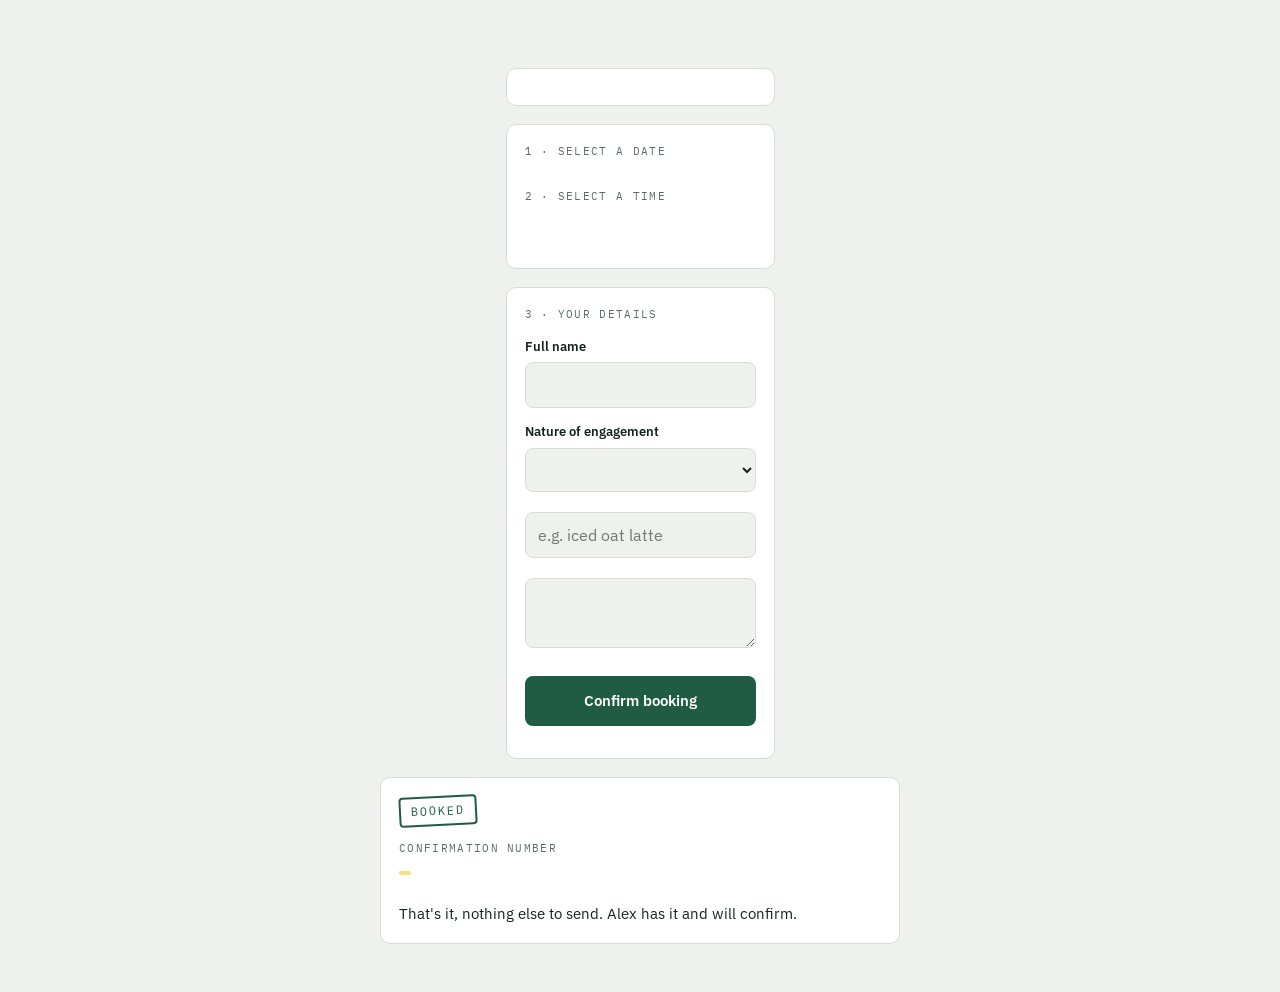
==== src/daylog/webapp/static/book.html @ 64dcddc4 "Booking pages: a guest picks a slot, the user accepts it A page is a vault file (booking/<slug>.yaml" ====
<!doctype html>
<html lang="en">
<head>
<meta charset="utf-8">
<meta name="viewport" content="width=device-width,initial-scale=1,viewport-fit=cover">
<meta name="robots" content="noindex,nofollow">
<title>Book a time</title>
<link rel="stylesheet" href="https://fonts.googleapis.com/css2?family=IBM+Plex+Sans:wght@400;500;600;700&family=IBM+Plex+Mono:wght@400;500&family=Instrument+Serif:ital@0;1&display=swap">
<style>
/* One narrow intake form, like a firm's client portal, with a stamped confirmation at the end. */
:root{
  --bg:#eef1ee; --card:#ffffff; --ink:#16231d; --muted:#5d6b64; --line:#d5ddd8;
  --accent:#1f5c43; --accent-ink:#ffffff; --hi:#f4e27a; --dis:#e7ebe8; --err:#b3261e;
  --serif:"Instrument Serif",Georgia,serif; --sans:"IBM Plex Sans",system-ui,sans-serif; --mono:"IBM Plex Mono",ui-monospace,monospace;
}
@media (prefers-color-scheme:dark){:root:not([data-theme="light"]){
  --bg:#101714; --card:#18221d; --ink:#e6ede9; --muted:#97a69e; --line:#2c3a33;
  --accent:#6cc39b; --accent-ink:#0e1a14; --hi:#6b5f1c; --dis:#1f2a24; --err:#f2b8b5; color-scheme:dark}}
:root[data-theme="dark"]{
  --bg:#101714; --card:#18221d; --ink:#e6ede9; --muted:#97a69e; --line:#2c3a33;
  --accent:#6cc39b; --accent-ink:#0e1a14; --hi:#6b5f1c; --dis:#1f2a24; --err:#f2b8b5; color-scheme:dark}
*{box-sizing:border-box}
body{margin:0;background:var(--bg);color:var(--ink);font-family:var(--sans);font-size:15px;line-height:1.5;
  padding-left:max(16px,env(safe-area-inset-left,0px));padding-right:max(16px,env(safe-area-inset-right,0px));padding-block:28px 48px}
.wrap{max-width:520px;margin:0 auto;display:flex;flex-direction:column;gap:18px}
.firm{font-family:var(--mono);font-size:11px;letter-spacing:.14em;text-transform:uppercase;color:var(--muted)}
h1{font-family:var(--serif);font-weight:400;font-size:40px;line-height:1.05;margin:4px 0 0;text-wrap:balance}
h1 em{font-style:italic;color:var(--accent)}
.lede{color:var(--muted);margin:0}
.card{background:var(--card);border:1px solid var(--line);border-radius:10px;padding:18px;display:flex;flex-direction:column;gap:14px}
.meta{display:grid;grid-template-columns:auto 1fr;gap:6px 14px;font-size:14px;margin:0}
.meta dt{font-family:var(--mono);font-size:11px;letter-spacing:.1em;text-transform:uppercase;color:var(--muted);padding-top:2px}
.meta dd{margin:0}
.label{font-family:var(--mono);font-size:11px;letter-spacing:.12em;text-transform:uppercase;color:var(--muted);margin:0}
.days,.slots{display:grid;grid-template-columns:repeat(3,1fr);gap:8px}
.day,.slot{font:inherit;color:var(--ink);background:transparent;border:1px solid var(--line);border-radius:8px;padding:10px 6px;cursor:pointer;text-align:center}
.day b{display:block;font-size:13px;font-weight:600}
.day span{font-family:var(--mono);font-size:12px;color:var(--muted)}
.day[aria-pressed="true"],.slot[aria-pressed="true"]{background:var(--accent);color:var(--accent-ink);border-color:var(--accent)}
.day[aria-pressed="true"] span{color:var(--accent-ink)}
.slot{font-family:var(--mono);font-variant-numeric:tabular-nums;font-size:14px}
.slot:disabled,.day:disabled{background:var(--dis);color:var(--muted);cursor:not-allowed}
.slot:disabled{text-decoration:line-through}
.note{font-size:12px;color:var(--muted);min-height:18px;margin:0}
button:focus-visible,input:focus-visible,select:focus-visible,textarea:focus-visible{outline:2px solid var(--accent);outline-offset:2px}
.field{display:flex;flex-direction:column;gap:6px}
.field label{font-size:13px;font-weight:600}
input[type=text],select,textarea{font:inherit;font-size:16px;color:var(--ink);background:var(--bg);border:1px solid var(--line);border-radius:8px;padding:10px 12px;width:100%}
textarea{resize:vertical;min-height:64px}
.check{display:flex;gap:10px;align-items:flex-start;font-size:13px}
.check input{margin-top:3px;accent-color:var(--accent)}
.trap{position:absolute;left:-9999px;width:1px;height:1px;overflow:hidden}
.submit{font:inherit;font-weight:600;background:var(--accent);color:var(--accent-ink);border:0;border-radius:8px;padding:14px;cursor:pointer;font-size:15px}
.submit:disabled{opacity:.45;cursor:not-allowed}
.err{color:var(--err);font-size:13px;margin:0}
.fine{font-size:11px;color:var(--muted);text-align:center;margin:0}
.stamp{align-self:flex-start;font-family:var(--mono);font-size:12px;letter-spacing:.16em;text-transform:uppercase;color:var(--accent);border:2px solid var(--accent);border-radius:4px;padding:4px 10px;transform:rotate(-3deg)}
.ref{font-family:var(--mono);font-size:20px;font-variant-numeric:tabular-nums;background:var(--hi);padding:2px 6px;border-radius:3px;align-self:flex-start}
.empty{color:var(--muted);margin:0}
@media (prefers-reduced-motion:no-preference){.stamp{animation:thunk .35s ease-out}@keyframes thunk{from{transform:rotate(-3deg) scale(1.4);opacity:.3}}}
</style>
</head>
<body>
<div class="wrap">
  <header>
    <div class="firm" id="kicker"></div>
    <h1 id="title"></h1>
  </header>
  <p class="lede" id="lede"></p>

  <section id="booking" class="wrap">
    <div class="card" id="detailsCard"><dl class="meta" id="details"></dl></div>

    <div class="card">
      <p class="label">1 · Select a date</p>
      <div class="days" id="days"></div>
      <p class="label">2 · Select a time</p>
      <div class="slots" id="slots"></div>
      <p class="note" id="slotnote"></p>
    </div>

    <form class="card" id="form" novalidate>
      <p class="label">3 · Your details</p>
      <div class="field">
        <label for="name">Full name</label>
        <input type="text" id="name" autocomplete="name" maxlength="80">
      </div>
      <div class="field" id="typeField">
        <label for="mtype">Nature of engagement</label>
        <select id="mtype"></select>
      </div>
      <div class="field" id="orderField">
        <label for="order" id="orderLabel"></label>
        <input type="text" id="order" maxlength="120" placeholder="e.g. iced oat latte">
      </div>
      <div class="field">
        <label for="notes" id="notesLabel"></label>
        <textarea id="notes" maxlength="1000"></textarea>
      </div>
      <div class="trap" aria-hidden="true"><label>Website <input type="text" id="website" tabindex="-1" autocomplete="off"></label></div>
      <div id="checks"></div>
      <p class="err" id="err" hidden></p>
      <button class="submit" id="submit" type="submit">Confirm booking</button>
      <p class="fine" id="fine"></p>
    </form>
  </section>

  <section id="done" class="card" hidden>
    <div class="stamp">Booked</div>
    <p class="label">Confirmation number</p>
    <div class="ref" id="ref"></div>
    <dl class="meta" id="summary"></dl>
    <p style="margin:0">That's it, nothing else to send. Alex has it and will confirm.</p>
  </section>
</div>

<script>
const P = "__BOOKING__";
const $ = id => document.getElementById(id);
const text = (id, value) => { $(id).textContent = value; };

document.title = P.title.replace(/\*/g, "");
text("kicker", P.kicker);
// *word* in the title is set in italics.
P.title.split(/(\*[^*]+\*)/).forEach(part => {
  if (/^\*.+\*$/.test(part)) { const em = document.createElement("em"); em.textContent = part.slice(1, -1); $("title").append(em); }
  else $("title").append(document.createTextNode(part));
});
text("lede", P.lede);
if (!P.lede) $("lede").hidden = true;
if (!P.details.length) $("detailsCard").hidden = true;
P.details.forEach(([k, v]) => {
  const dt = document.createElement("dt"); dt.textContent = k;
  const dd = document.createElement("dd"); dd.textContent = v;
  $("details").append(dt, dd);
});
if (P.types.length) P.types.forEach(t => { const o = document.createElement("option"); o.textContent = t; $("mtype").append(o); });
else $("typeField").hidden = true;
if (P.order_label) text("orderLabel", P.order_label); else $("orderField").hidden = true;
text("notesLabel", P.notes_label);
$("notes").placeholder = P.notes_hint;
P.checks.forEach((c, i) => {
  const l = document.createElement("label"); l.className = "check";
  const box = document.createElement("input"); box.type = "checkbox"; box.className = "ack"; box.id = "ack" + i;
  l.append(box, document.createTextNode(" " + c));
  $("checks").append(l);
});
text("fine", P.fine);
$("name").value = new URLSearchParams(location.search).get("name") || "";

const open = d => d.slots.some(s => s.state === "open");
let day = (P.days.find(open) || {}).date || null;
let time = null;

function render() {
  $("days").innerHTML = "";
  if (!P.days.length) { $("days").innerHTML = '<p class="empty">No times are open right now.</p>'; }
  P.days.forEach(d => {
    const b = document.createElement("button"); b.type = "button"; b.className = "day";
    b.setAttribute("aria-pressed", d.date === day);
    b.disabled = !open(d);
    const dow = document.createElement("b"); dow.textContent = d.dow;
    const date = document.createElement("span"); date.textContent = d.short;
    b.append(dow, date);
    b.onclick = () => { day = d.date; time = null; render(); };
    $("days").append(b);
  });
  $("slots").innerHTML = "";
  const current = P.days.find(d => d.date === day);
  let note = "";
  (current ? current.slots : []).forEach(s => {
    const b = document.createElement("button"); b.type = "button"; b.className = "slot";
    b.textContent = s.label;
    b.disabled = s.state !== "open";
    if (s.state === "held" && s.note) note = `${current.dow} ${s.label} is ${s.note.replace(/^is /, "")}`;
    b.setAttribute("aria-pressed", s.time === time);
    b.onclick = () => { time = s.time; render(); };
    $("slots").append(b);
  });
  text("slotnote", note);
}
render();

function fail(message) { text("err", message); $("err").hidden = false; }

$("form").addEventListener("submit", async e => {
  e.preventDefault();
  $("err").hidden = true;
  if (!day || !time) return fail("Please select a time slot.");
  if (!$("name").value.trim()) return fail("Please add your name.");
  if ([...document.querySelectorAll(".ack")].some(b => !b.checked)) return fail("All acknowledgments are required to proceed. Legal insisted.");
  $("submit").disabled = true;
  try {
    const r = await fetch(location.pathname, {
      method: "POST",
      headers: { "Content-Type": "application/json" },
      body: JSON.stringify({
        date: day, time, name: $("name").value, type: $("mtype").value || "",
        order: $("order").value, notes: $("notes").value, website: $("website").value,
      }),
    });
    const out = await r.json().catch(() => ({}));
    if (!r.ok) {
      if (r.status === 409) { const d = P.days.find(x => x.date === day); const s = d && d.slots.find(x => x.time === time); if (s) s.state = "taken"; time = null; render(); }
      return fail(out.message || "Something went wrong. Please try again.");
    }
    const d = P.days.find(x => x.date === day), s = d.slots.find(x => x.time === time);
    text("ref", out.ref);
    const rows = [["Client", $("name").value.trim()], ["When", out.when || `${d.long}, ${s.label}`], ["Where", P.where], ["Type", $("mtype").value], ["Order", $("order").value.trim()]];
    $("summary").innerHTML = "";
    rows.filter(([, v]) => v).forEach(([k, v]) => {
      const dt = document.createElement("dt"); dt.textContent = k;
      const dd = document.createElement("dd"); dd.textContent = v;
      $("summary").append(dt, dd);
    });
    $("booking").hidden = true; $("done").hidden = false; window.scrollTo(0, 0);
  } catch (_) {
    fail("Couldn't reach the server. Check your connection and try again.");
  } finally {
    $("submit").disabled = false;
  }
});
</script>
</body>
</html>
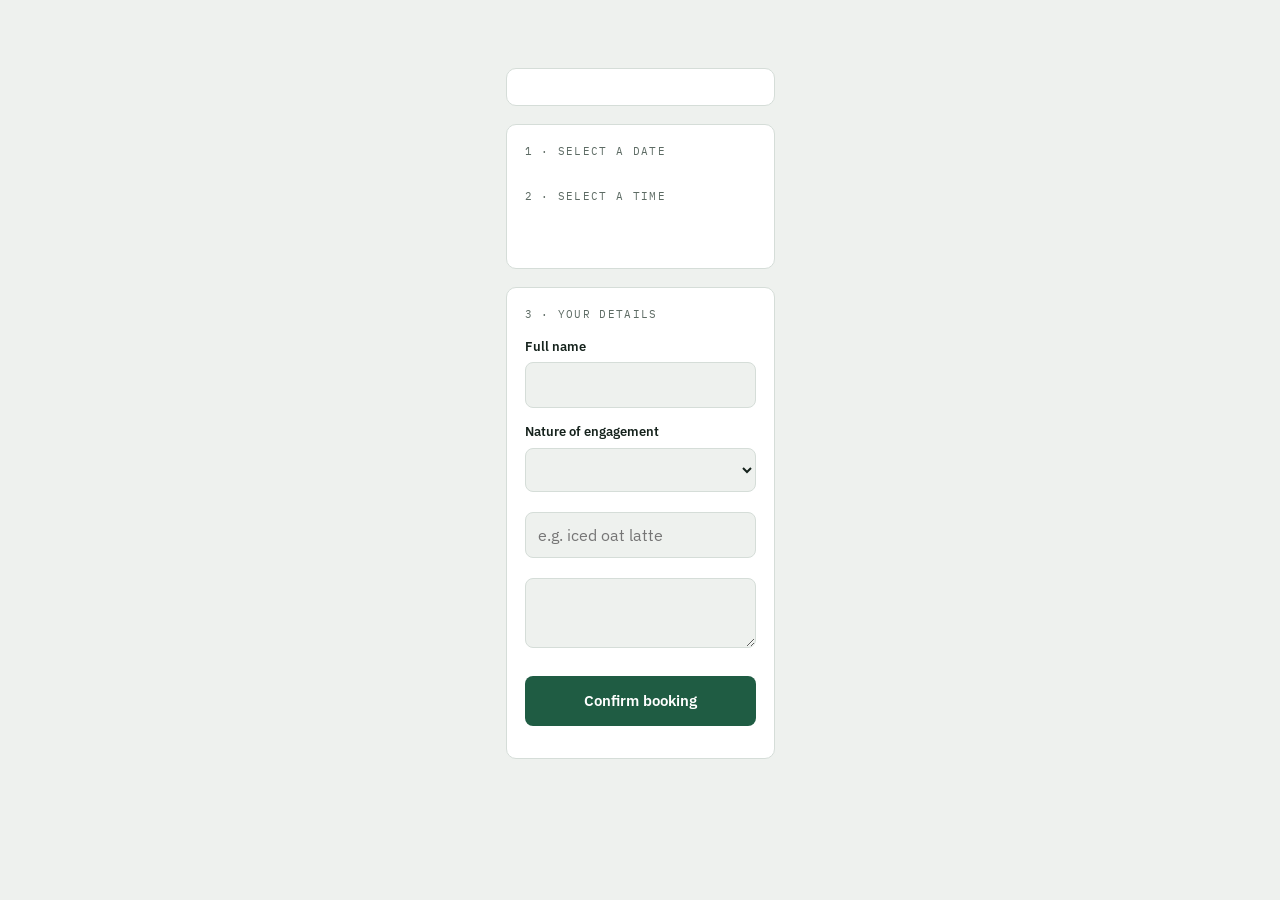
==== commit 1a79f2dd: "Booking pages: hidden fields really hide (.field's display:flex beat [hidden]) Co-Authored-By: Claud" ====
--- a/src/daylog/webapp/static/book.html
+++ b/src/daylog/webapp/static/book.html
@@ -4,6 +4,7 @@
 <meta charset="utf-8">
 <meta name="viewport" content="width=device-width,initial-scale=1,viewport-fit=cover">
 <meta name="robots" content="noindex,nofollow">
+<!--SHARE-->
 <title>Book a time</title>
 <link rel="stylesheet" href="https://fonts.googleapis.com/css2?family=IBM+Plex+Sans:wght@400;500;600;700&family=IBM+Plex+Mono:wght@400;500&family=Instrument+Serif:ital@0;1&display=swap">
 <style>
@@ -20,6 +21,7 @@
   --bg:#101714; --card:#18221d; --ink:#e6ede9; --muted:#97a69e; --line:#2c3a33;
   --accent:#6cc39b; --accent-ink:#0e1a14; --hi:#6b5f1c; --dis:#1f2a24; --err:#f2b8b5; color-scheme:dark}
 *{box-sizing:border-box}
+[hidden]{display:none!important}
 body{margin:0;background:var(--bg);color:var(--ink);font-family:var(--sans);font-size:15px;line-height:1.5;
   padding-left:max(16px,env(safe-area-inset-left,0px));padding-right:max(16px,env(safe-area-inset-right,0px));padding-block:28px 48px}
 .wrap{max-width:520px;margin:0 auto;display:flex;flex-direction:column;gap:18px}
@@ -158,7 +160,8 @@
   P.days.forEach(d => {
     const b = document.createElement("button"); b.type = "button"; b.className = "day";
     b.setAttribute("aria-pressed", d.date === day);
-    b.disabled = !open(d);
+    // A day that's all held stays tappable, so its note can be read.
+    b.disabled = !d.slots.some(s => s.state === "open" || (s.state === "held" && s.note));
     const dow = document.createElement("b"); dow.textContent = d.dow;
     const date = document.createElement("span"); date.textContent = d.short;
     b.append(dow, date);
